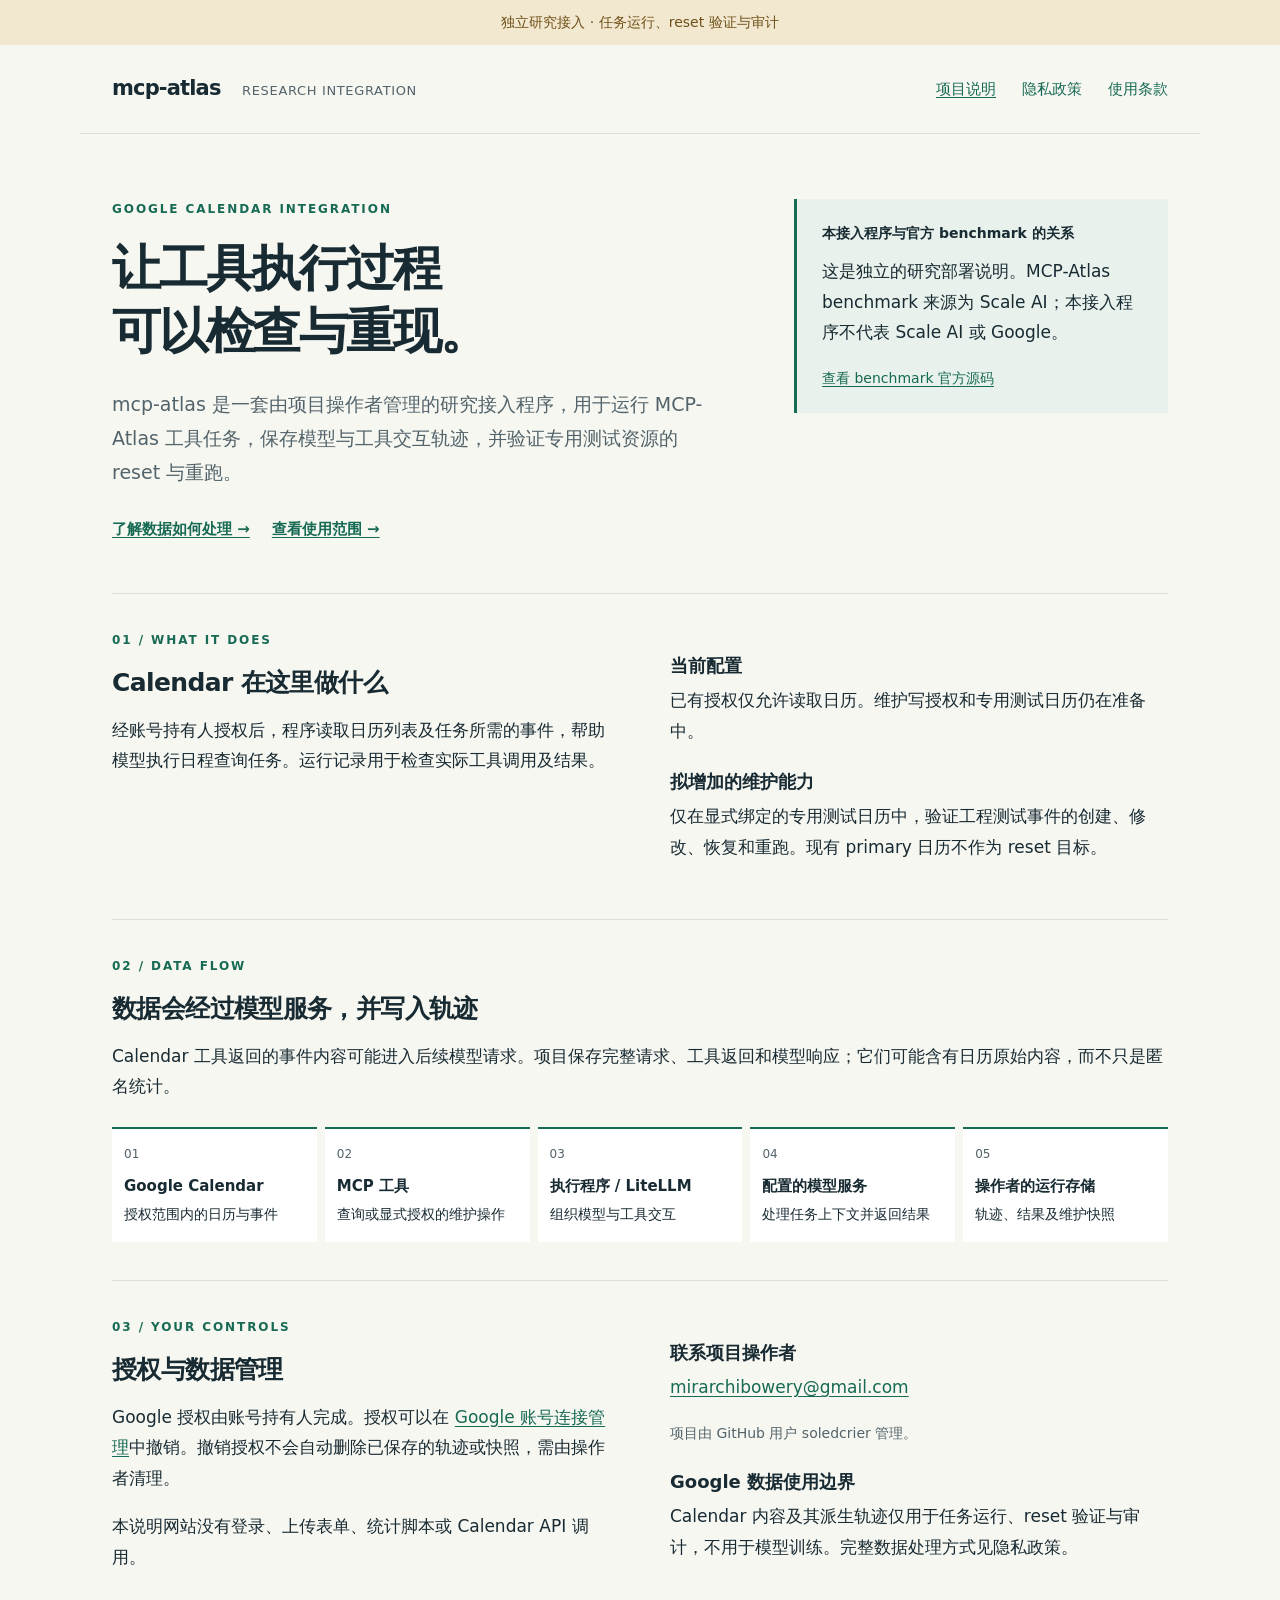
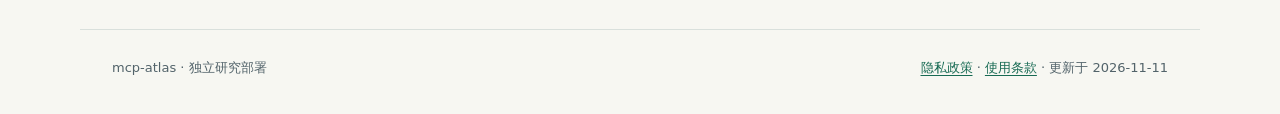
==== index.html @ 325a1429 "Publish Calendar information and policies" ====
<!doctype html>
<html lang="zh-CN">
<head>
  <meta charset="utf-8">
  <meta name="viewport" content="width=device-width, initial-scale=1">
  <meta name="robots" content="noindex,nofollow">
  <meta name="description" content="mcp-atlas 本地研究接入说明：Google Calendar 工具调用、执行轨迹及专用测试资源的恢复验证。">
  <title>mcp-atlas · 项目说明</title>
  <link rel="stylesheet" href="styles.css">
</head>
<body>
  <a class="skip" href="#main">跳到正文</a>
  <div class="draft">独立研究接入 · 任务运行、reset 验证与审计</div>
  <header class="site-header wrap">
    <a class="brand" href="index.html">mcp-atlas <span>RESEARCH INTEGRATION</span></a>
    <nav aria-label="主导航"><a href="index.html" aria-current="page">项目说明</a><a href="privacy.html">隐私政策</a><a href="terms.html">使用条款</a></nav>
  </header>
  <main id="main" class="wrap">
    <section class="hero" aria-labelledby="intro">
      <div><p class="eyebrow">Google Calendar integration</p><h1 id="intro">让工具执行过程<br>可以检查与重现。</h1><p class="lead">mcp-atlas 是一套由项目操作者管理的研究接入程序，用于运行 MCP-Atlas 工具任务，保存模型与工具交互轨迹，并验证专用测试资源的 reset 与重跑。</p><div class="actions"><a href="privacy.html">了解数据如何处理 →</a><a href="terms.html">查看使用范围 →</a></div></div>
      <aside class="note"><strong>本接入程序与官方 benchmark 的关系</strong><p>这是独立的研究部署说明。MCP-Atlas benchmark 来源为 Scale AI；本接入程序不代表 Scale AI 或 Google。</p><p class="small"><a href="https://github.com/scaleapi/mcp-atlas">查看 benchmark 官方源码</a></p></aside>
    </section>
    <section class="section split" aria-labelledby="function">
      <div><p class="eyebrow">01 / What it does</p><h2 id="function">Calendar 在这里做什么</h2><p>经账号持有人授权后，程序读取日历列表及任务所需的事件，帮助模型执行日程查询任务。运行记录用于检查实际工具调用及结果。</p></div>
      <div><h3>当前配置</h3><p>已有授权仅允许读取日历。维护写授权和专用测试日历仍在准备中。</p><h3>拟增加的维护能力</h3><p>仅在显式绑定的专用测试日历中，验证工程测试事件的创建、修改、恢复和重跑。现有 primary 日历不作为 reset 目标。</p></div>
    </section>
    <section class="section" aria-labelledby="data-flow">
      <p class="eyebrow">02 / Data flow</p><h2 id="data-flow">数据会经过模型服务，并写入轨迹</h2><p>Calendar 工具返回的事件内容可能进入后续模型请求。项目保存完整请求、工具返回和模型响应；它们可能含有日历原始内容，而不只是匿名统计。</p>
      <ol class="flow" aria-label="日历任务数据流">
        <li><span class="step">01</span><b>Google Calendar</b>授权范围内的日历与事件</li>
        <li><span class="step">02</span><b>MCP 工具</b>查询或显式授权的维护操作</li>
        <li><span class="step">03</span><b>执行程序 / LiteLLM</b>组织模型与工具交互</li>
        <li><span class="step">04</span><b>配置的模型服务</b>处理任务上下文并返回结果</li>
        <li><span class="step">05</span><b>操作者的运行存储</b>轨迹、结果及维护快照</li>
      </ol>
    </section>
    <section class="section split" aria-labelledby="control">
      <div><p class="eyebrow">03 / Your controls</p><h2 id="control">授权与数据管理</h2><p>Google 授权由账号持有人完成。授权可以在 <a href="https://myaccount.google.com/connections">Google 账号连接管理</a>中撤销。撤销授权不会自动删除已保存的轨迹或快照，需由操作者清理。</p><p>本说明网站没有登录、上传表单、统计脚本或 Calendar API 调用。</p></div>
      <div><h3>联系项目操作者</h3><p><a href="mailto:mirarchibowery@gmail.com">mirarchibowery@gmail.com</a></p><p class="small">项目由 GitHub 用户 soledcrier 管理。</p><h3>Google 数据使用边界</h3><p>Calendar 内容及其派生轨迹仅用于任务运行、reset 验证与审计，不用于模型训练。完整数据处理方式见隐私政策。</p></div>
    </section>
  </main>
  <footer class="site-footer wrap"><p>mcp-atlas · 独立研究部署</p><p><a href="privacy.html">隐私政策</a> · <a href="terms.html">使用条款</a> · 更新于 2026-11-11</p></footer>
</body>
</html>
---- styles.css ----
:root{color-scheme:light;--ink:#182a32;--muted:#52636a;--paper:#f7f7f2;--line:#d9e0dc;--green:#176a53;--pale:#e8f1eb;--amber:#70501a}
*{box-sizing:border-box}body{margin:0;background:var(--paper);color:var(--ink);font:17px/1.8 system-ui,-apple-system,"Segoe UI","Microsoft YaHei",sans-serif}a{color:var(--green);text-underline-offset:.2em}a:hover{color:#104331}a:focus-visible{outline:3px solid #bc7f14;outline-offset:5px}.wrap{max-width:1120px;margin:auto;padding:0 32px}.skip{position:absolute;left:20px;top:-100px;background:white;padding:12px}.skip:focus{top:10px}.draft{padding:10px 24px;text-align:center;background:#f2e8cf;color:var(--amber);font-size:14px}.site-header{display:flex;align-items:center;justify-content:space-between;gap:24px;padding-top:25px;padding-bottom:25px;border-bottom:1px solid var(--line)}.brand{font-weight:750;font-size:21px;letter-spacing:-.04em;color:var(--ink);text-decoration:none}.brand span{font-weight:400;font-size:13px;letter-spacing:.05em;color:var(--muted);margin-left:15px}nav{display:flex;gap:26px;flex-wrap:wrap;font-size:15px}nav a{text-decoration:none}nav a[aria-current=page]{text-decoration:underline}.eyebrow{text-transform:uppercase;letter-spacing:.16em;font-size:12px;font-weight:700;color:var(--green);margin:0 0 16px}.hero{padding-top:65px;padding-bottom:50px;display:grid;grid-template-columns:1.65fr 1fr;gap:65px;align-items:start}h1,h2,h3{line-height:1.3}h1{font-size:clamp(32px,4vw,49px);letter-spacing:-.045em;margin:0 0 23px;font-weight:680}h2{font-size:25px;letter-spacing:-.025em;margin:0 0 15px}h3{font-size:18px;margin:24px 0 8px}p{margin:0 0 18px}.lead{font-size:19px;color:var(--muted);max-width:700px}.small{font-size:14px;color:var(--muted)}.note{border-left:3px solid var(--green);background:var(--pale);padding:22px 25px}.note p:last-child{margin-bottom:0}.note strong{display:block;font-size:14px;margin-bottom:10px}.actions{display:flex;gap:22px;flex-wrap:wrap;margin-top:26px;font-size:15px;font-weight:600}.section{border-top:1px solid var(--line);padding-top:36px;padding-bottom:38px}.split{display:grid;grid-template-columns:1fr 1fr;gap:60px}.flow{display:flex;align-items:stretch;list-style:none;margin:25px 0 0;padding:0;gap:8px}.flow li{flex:1;padding:16px 12px;border-top:2px solid var(--green);background:#fff;font-size:14px;line-height:1.6}.flow b{display:block;font-size:15px;margin-bottom:5px}.flow .step{display:block;color:var(--muted);font-size:12px;margin-bottom:10px}.site-footer{padding-top:26px;padding-bottom:35px;border-top:1px solid var(--line);font-size:13px;color:var(--muted);display:flex;justify-content:space-between;gap:24px;flex-wrap:wrap}.site-footer p{margin:0}.document{max-width:860px;padding-top:48px;padding-bottom:60px}.document h1{font-size:38px}.document h2{font-size:23px;margin-top:34px}.document ul{padding-left:24px}.meta{font-size:14px;color:var(--muted);margin-bottom:28px}.pending{background:#f2e8cf;border-left:3px solid #a97922;padding:18px 22px;margin:26px 0;color:#59461f}.pending p:last-child{margin:0}code{font-size:.9em;overflow-wrap:anywhere}table{width:100%;border-collapse:collapse;font-size:15px;margin:20px 0}th,td{text-align:left;vertical-align:top;border-bottom:1px solid var(--line);padding:13px 12px}th{color:var(--green);font-size:13px}td:first-child{width:24%;font-weight:600}main a{overflow-wrap:anywhere}
@media(max-width:760px){.wrap{padding-left:22px;padding-right:22px}.brand span{display:none}.site-header{align-items:flex-start;gap:18px;flex-direction:column}nav{gap:20px}.hero,.split{grid-template-columns:1fr;gap:25px}.hero{padding-top:38px;padding-bottom:35px}.flow{display:grid;grid-template-columns:1fr 1fr}.flow li:last-child{grid-column:1/-1}.document h1{font-size:30px}body{font-size:16px}.section{padding-top:28px;padding-bottom:28px}td,th{padding:10px 7px}}
@media(prefers-reduced-motion:no-preference){a{transition:color .15s ease}}
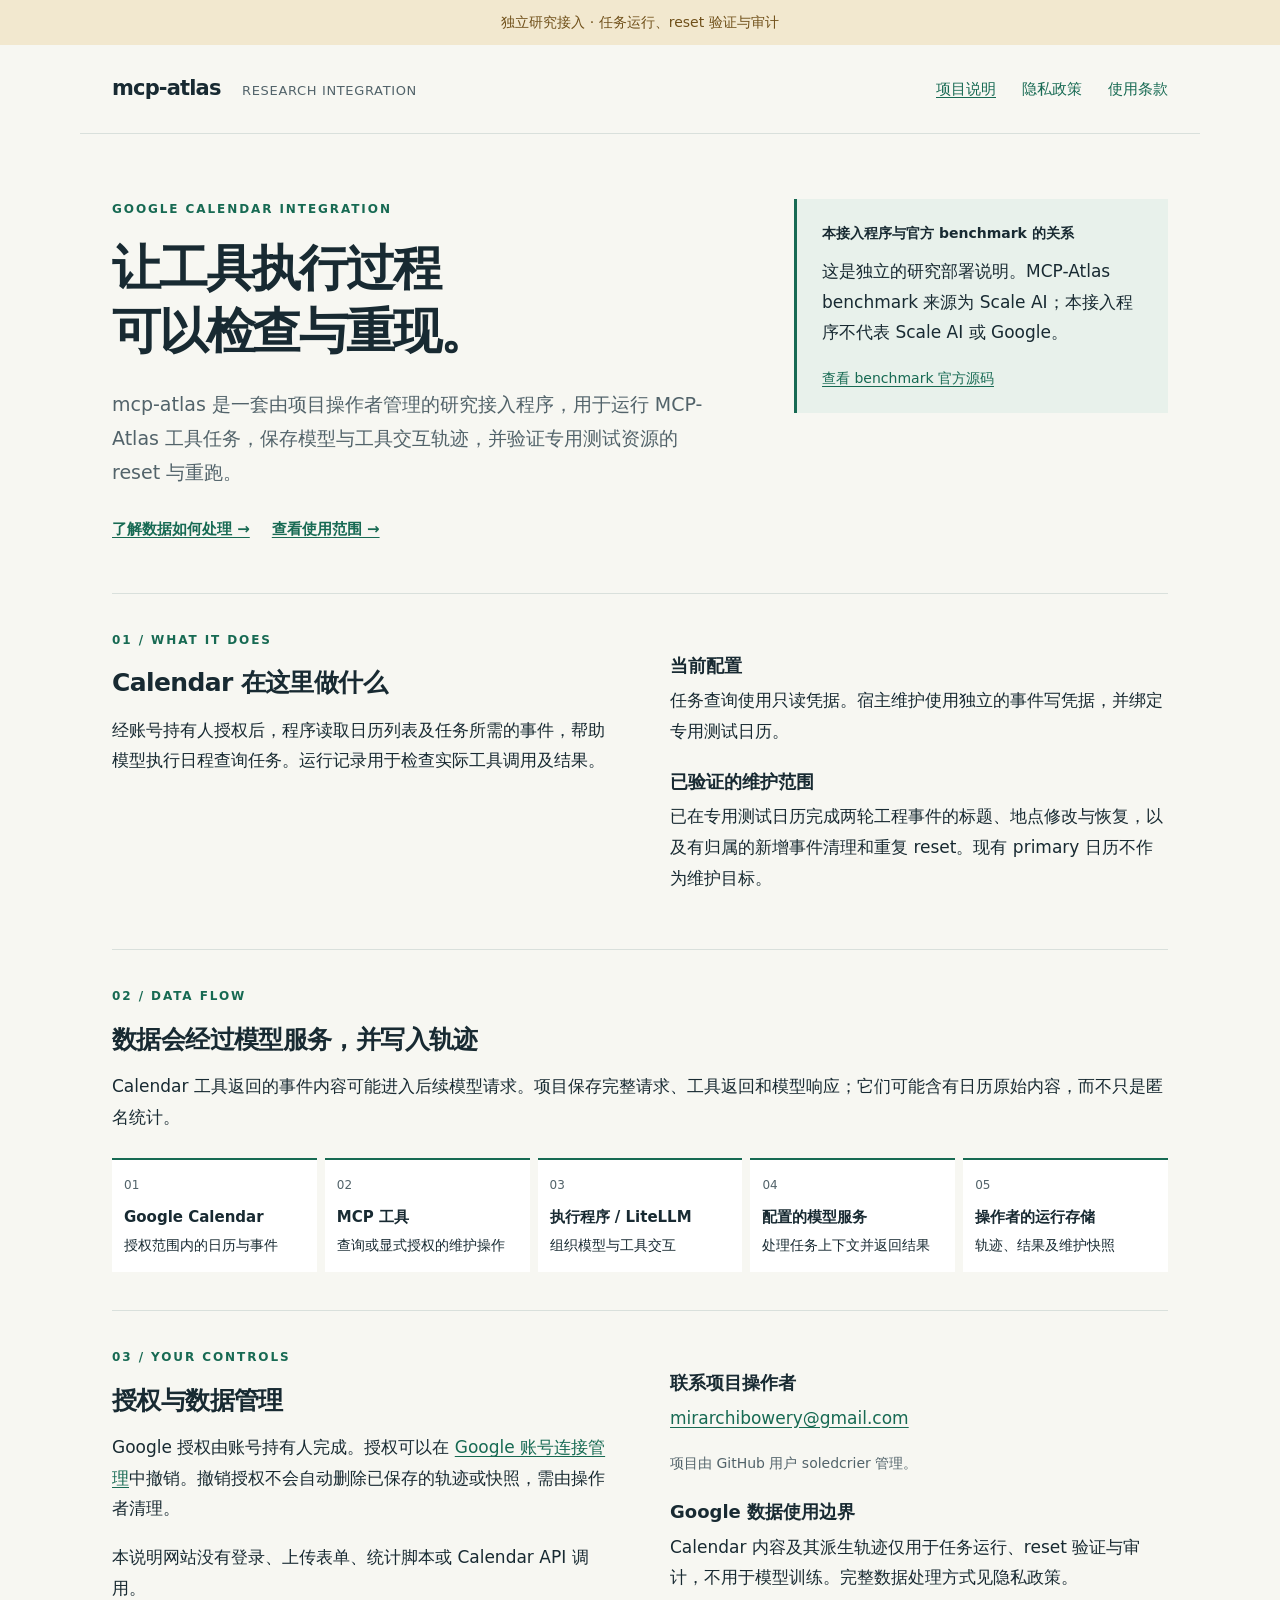
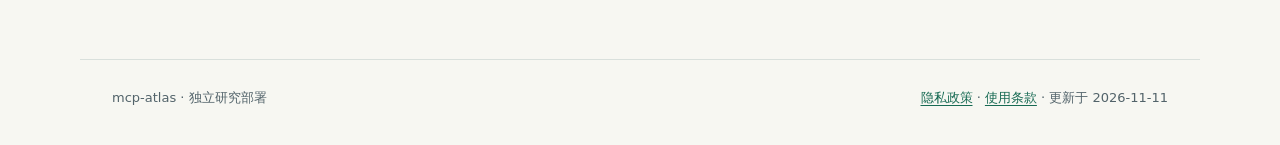
==== commit 731070b7: "Update verified Calendar setup status" ====
--- a/index.html
+++ b/index.html
@@ -3,6 +3,7 @@
 <head>
   <meta charset="utf-8">
   <meta name="viewport" content="width=device-width, initial-scale=1">
+  <meta name="google-site-verification" content="DKyR17yy13PNQK2YAHolSLWhqFoadrT17MDJRDaB3gc">
   <meta name="robots" content="noindex,nofollow">
   <meta name="description" content="mcp-atlas 本地研究接入说明：Google Calendar 工具调用、执行轨迹及专用测试资源的恢复验证。">
   <title>mcp-atlas · 项目说明</title>
@@ -22,7 +23,7 @@
     </section>
     <section class="section split" aria-labelledby="function">
       <div><p class="eyebrow">01 / What it does</p><h2 id="function">Calendar 在这里做什么</h2><p>经账号持有人授权后，程序读取日历列表及任务所需的事件，帮助模型执行日程查询任务。运行记录用于检查实际工具调用及结果。</p></div>
-      <div><h3>当前配置</h3><p>已有授权仅允许读取日历。维护写授权和专用测试日历仍在准备中。</p><h3>拟增加的维护能力</h3><p>仅在显式绑定的专用测试日历中，验证工程测试事件的创建、修改、恢复和重跑。现有 primary 日历不作为 reset 目标。</p></div>
+      <div><h3>当前配置</h3><p>任务查询使用只读凭据。宿主维护使用独立的事件写凭据，并绑定专用测试日历。</p><h3>已验证的维护范围</h3><p>已在专用测试日历完成两轮工程事件的标题、地点修改与恢复，以及有归属的新增事件清理和重复 reset。现有 primary 日历不作为维护目标。</p></div>
     </section>
     <section class="section" aria-labelledby="data-flow">
       <p class="eyebrow">02 / Data flow</p><h2 id="data-flow">数据会经过模型服务，并写入轨迹</h2><p>Calendar 工具返回的事件内容可能进入后续模型请求。项目保存完整请求、工具返回和模型响应；它们可能含有日历原始内容，而不只是匿名统计。</p>
